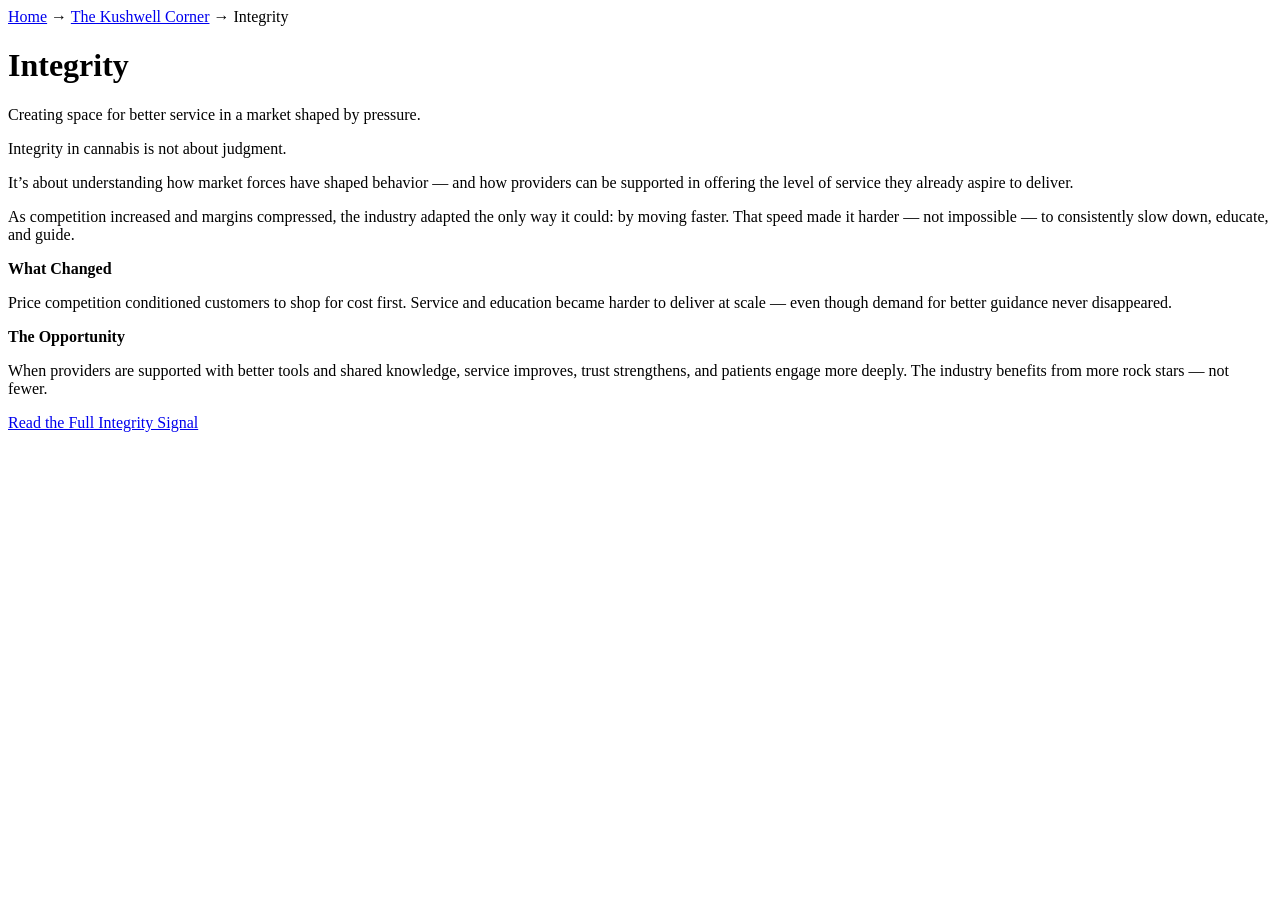
==== corner/integrity/index.html @ a0d4e1cb "ADD CORNERS" ====
<!doctype html>
<html lang="en">
<head>
  <meta charset="utf-8"/>
  <meta name="viewport" content="width=device-width,initial-scale=1"/>
  <title>Kushwell Corner — Integrity</title>
  <meta name="description"
        content="How margin pressure reshaped the cannabis marketplace — and how integrity, service, and guidance create opportunity for providers and patients alike."/>

  <!-- Use your existing global styles -->
  <link rel="stylesheet" href="/styles.css">
</head>

<body>
  <main class="container">

    <!-- Breadcrumbs -->
    <nav class="breadcrumb">
      <a href="/">Home</a> →
      <a href="/corner/">The Kushwell Corner</a> →
      Integrity
    </nav>

    <!-- Header -->
    <header class="corner-header">
      <h1>Integrity</h1>
      <p class="hero-sub">
        Creating space for better service in a market shaped by pressure.
      </p>
    </header>

    <!-- Intro -->
    <section class="corner-intro">
      <p class="lead">
        Integrity in cannabis is not about judgment.
      </p>

      <p class="lead">
        It’s about understanding how market forces have shaped behavior —
        and how providers can be supported in offering the level of service
        they already aspire to deliver.
      </p>

      <p class="lead">
        As competition increased and margins compressed, the industry adapted
        the only way it could: by moving faster.
        That speed made it harder — not impossible — to consistently slow down,
        educate, and guide.
      </p>
    </section>

    <!-- Summary Callouts -->
    <section class="corner-summary">
      <div class="callout">
        <strong>What Changed</strong>
        <p>
          Price competition conditioned customers to shop for cost first.
          Service and education became harder to deliver at scale —
          even though demand for better guidance never disappeared.
        </p>
      </div>

      <div class="callout">
        <strong>The Opportunity</strong>
        <p>
          When providers are supported with better tools and shared knowledge,
          service improves, trust strengthens, and patients engage more deeply.
          The industry benefits from more rock stars — not fewer.
        </p>
      </div>
    </section>

    <!-- CTA -->
    <section class="corner-cta">
      <a class="btn primary" href="/corner/integrity/full/">
        Read the Full Integrity Signal
      </a>
    </section>

  </main>
</body>
</html>
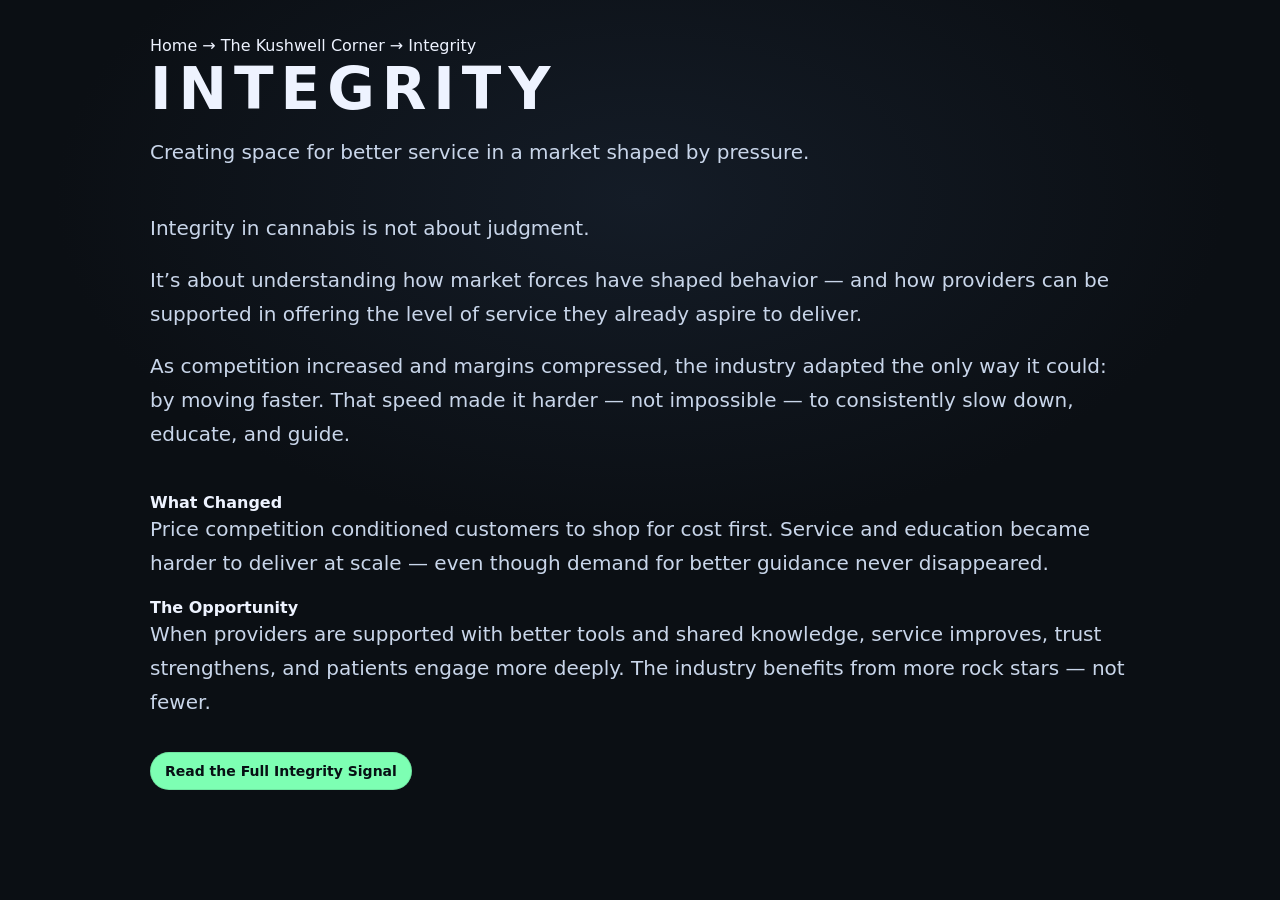
==== commit 1bd14ad2: "correcrttions to links" ====
--- a/corner/integrity/index.html
+++ b/corner/integrity/index.html
@@ -72,7 +72,7 @@
 
     <!-- CTA -->
     <section class="corner-cta">
-      <a class="btn primary" href="/corner/integrity/full/">
+      <a class="btn primary" href="/corner/integrity/full/index.html">
         Read the Full Integrity Signal
       </a>
     </section>
--- a/styles.css
+++ b/styles.css
@@ -0,0 +1,209 @@
+/* =========================================================
+   Kushwell Shared Stylesheet
+   Used by: Integrity, Security, Knowledge Corner pages
+   ========================================================= */
+
+/* ---------- CSS Variables ---------- */
+:root{
+  --bg:#0b0f14;
+  --panel: rgba(255,255,255,.06);
+  --panel2: rgba(255,255,255,.02);
+  --border: rgba(255,255,255,.12);
+
+  --fg:#eef3ff;
+  --muted:#a7b8d0;
+  --muted2:#8fa3bd;
+
+  --k:#6ad6ff;   /* Knowledge */
+  --s:#7dffb3;   /* Security */
+  --i:#ffd36a;   /* Integrity */
+
+  --radius:22px;
+  --shadow:0 24px 80px rgba(0,0,0,.50);
+
+  --h1: clamp(34px, 4.6vw, 58px);
+  --h2: clamp(24px, 3.3vw, 40px);
+  --h3: clamp(20px, 2.6vw, 28px);
+  --p:  clamp(16px, 2.0vw, 20px);
+  --small:14px;
+}
+
+/* ---------- Reset ---------- */
+*{ box-sizing:border-box; }
+html, body{ height:100%; }
+
+body{
+  margin:0;
+  background:
+    radial-gradient(900px 520px at 50% 22%, #141c27 0%, var(--bg) 65%),
+    radial-gradient(700px 420px at 18% 48%, rgba(106,214,255,.10) 0%, transparent 60%),
+    radial-gradient(700px 420px at 82% 52%, rgba(125,255,179,.08) 0%, transparent 60%);
+  color:var(--fg);
+  font-family: system-ui, -apple-system, Segoe UI, Roboto, Arial, sans-serif;
+  -webkit-font-smoothing: antialiased;
+  text-rendering: optimizeLegibility;
+}
+
+a{
+  color:inherit;
+  text-decoration:none;
+}
+a:hover{ text-decoration:underline; }
+
+/* ---------- Layout ---------- */
+.container{
+  width:min(980px, 92vw);
+  margin:0 auto;
+  padding:36px 0 90px;
+}
+
+/* ---------- Top Bar ---------- */
+.topbar{
+  display:flex;
+  align-items:center;
+  justify-content:space-between;
+  gap:18px;
+  padding:14px 18px;
+  border:1px solid var(--border);
+  border-radius:16px;
+  background:linear-gradient(180deg, var(--panel), var(--panel2));
+  box-shadow:0 14px 44px rgba(0,0,0,.35);
+  position:sticky;
+  top:14px;
+  backdrop-filter: blur(8px);
+  z-index:10;
+}
+
+.brand{
+  letter-spacing:.20em;
+  font-weight:800;
+  text-transform:uppercase;
+  font-size:18px;
+  white-space:nowrap;
+}
+
+.actions{
+  display:flex;
+  gap:10px;
+  flex-wrap:wrap;
+  justify-content:flex-end;
+}
+
+.pill{
+  padding:8px 12px;
+  border-radius:999px;
+  border:1px solid rgba(255,255,255,.18);
+  background: rgba(255,255,255,.05);
+  color: var(--muted);
+  font-size: var(--small);
+}
+
+.btn{
+  padding:10px 14px;
+  border-radius:999px;
+  font-weight:700;
+  border:1px solid rgba(255,255,255,.20);
+  background: rgba(255,255,255,.06);
+  font-size:14px;
+  cursor:pointer;
+}
+
+.btn.primary{
+  background:var(--s);
+  color:#071014;
+  border-color:rgba(0,0,0,.10);
+}
+
+/* ---------- Headings ---------- */
+h1{
+  margin:0 0 12px;
+  font-size:var(--h1);
+  letter-spacing:.12em;
+  text-transform:uppercase;
+}
+
+h2{
+  font-size:var(--h2);
+  margin:0 0 12px;
+}
+
+h3{
+  font-size:var(--h3);
+  margin:24px 0 10px;
+}
+
+/* ---------- Copy ---------- */
+.lead{
+  font-size:var(--p);
+  line-height:1.7;
+  color:#c9d6ea;
+  margin:0 0 18px;
+}
+
+p{
+  font-size:var(--p);
+  line-height:1.7;
+  color:#c9d6ea;
+  margin:0 0 18px;
+}
+
+ul{
+  padding-left:18px;
+  margin:12px 0 18px;
+}
+li{
+  margin-bottom:8px;
+  line-height:1.6;
+}
+
+/* ---------- Section Blocks ---------- */
+section{
+  margin-top:42px;
+}
+
+.divider{
+  height:1px;
+  background:rgba(255,255,255,.12);
+  margin:34px 0;
+}
+
+/* ---------- Corner Pillars ---------- */
+.corner-pillars{
+  display:flex;
+  gap:14px;
+  margin:18px 0 28px;
+  flex-wrap:wrap;
+}
+
+.pillar{
+  padding:12px 18px;
+  border-radius:999px;
+  border:1px solid rgba(255,255,255,.18);
+  font-weight:700;
+  letter-spacing:.08em;
+  text-transform:uppercase;
+  font-size:14px;
+}
+
+.pillar.k{ color:var(--k); border-color:rgba(106,214,255,.45); }
+.pillar.s{ color:var(--s); border-color:rgba(125,255,179,.45); }
+.pillar.i{ color:var(--i); border-color:rgba(255,211,106,.45); }
+
+/* ---------- Footer ---------- */
+footer{
+  padding-top:28px;
+  text-align:center;
+  color:var(--muted2);
+  font-size:14px;
+  line-height:1.65;
+}
+
+/* ---------- Responsive ---------- */
+@media (max-width:600px){
+  .topbar{
+    position:static;
+  }
+  .actions{
+    justify-content:center;
+  }
+}
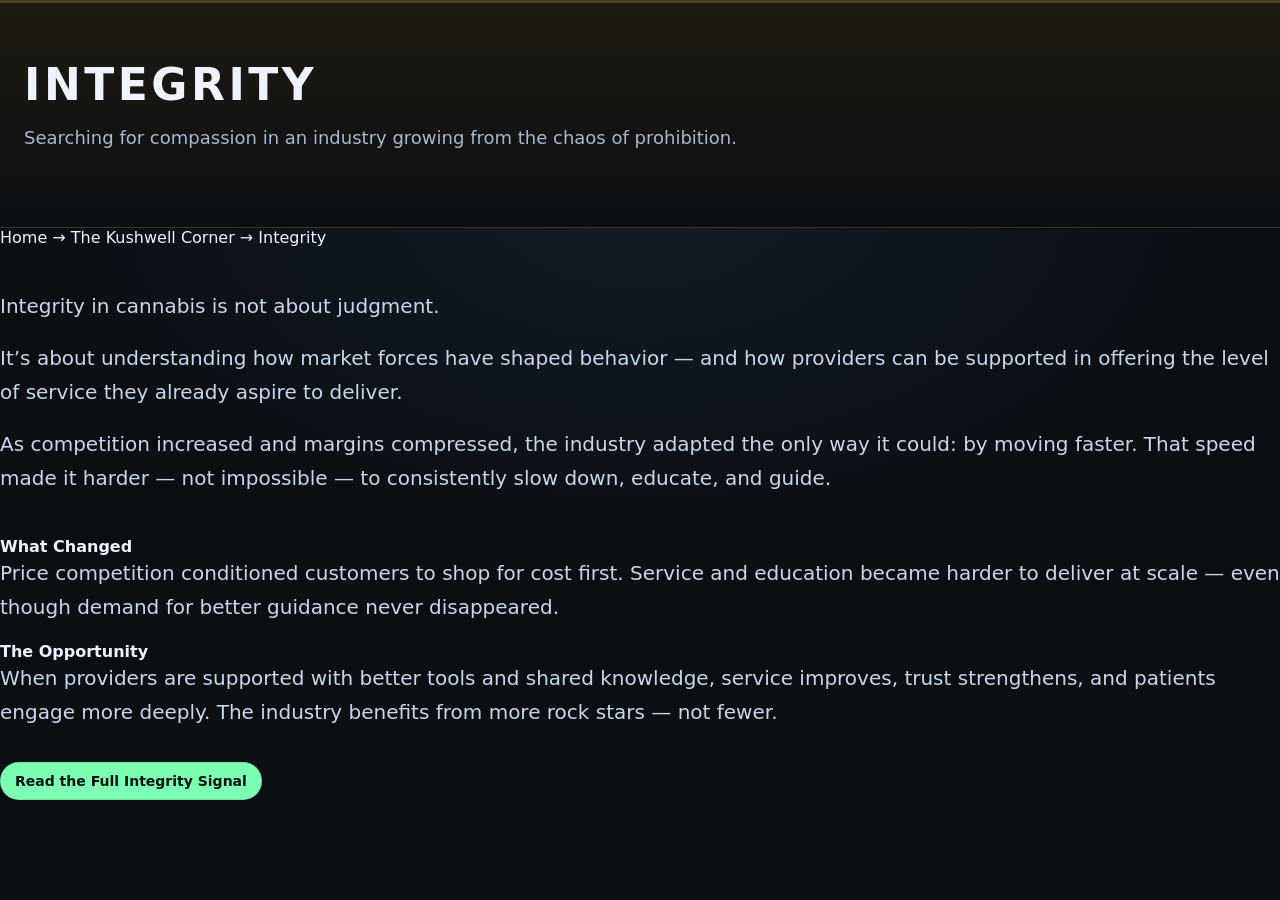
==== commit 088b87d0: "added color to corrner" ====
--- a/corner/integrity/index.html
+++ b/corner/integrity/index.html
@@ -6,28 +6,27 @@
   <title>Kushwell Corner — Integrity</title>
   <meta name="description"
         content="How margin pressure reshaped the cannabis marketplace — and how integrity, service, and guidance create opportunity for providers and patients alike."/>
-
   <!-- Use your existing global styles -->
   <link rel="stylesheet" href="/styles.css">
 </head>
 
 <body>
-  <main class="container">
+  <!-- Corner Page Header -->
+  <header class="corner-header integrity level-1">
+    <h1>Integrity</h1>
+    <p class="hero-sub">
+      Searching for compassion in an industry growing from  the  chaos of prohibition.
+    </p>
+  </header>
+
 
     <!-- Breadcrumbs -->
-    <nav class="breadcrumb">
+    <nav class="breadcrumb" aria-label="Breadcrumb">
       <a href="/">Home</a> →
       <a href="/corner/">The Kushwell Corner</a> →
-      Integrity
+      <span>Integrity</span>
     </nav>
 
-    <!-- Header -->
-    <header class="corner-header">
-      <h1>Integrity</h1>
-      <p class="hero-sub">
-        Creating space for better service in a market shaped by pressure.
-      </p>
-    </header>
 
     <!-- Intro -->
     <section class="corner-intro">
@@ -72,7 +71,7 @@
 
     <!-- CTA -->
     <section class="corner-cta">
-      <a class="btn primary" href="/corner/integrity/full/index.html">
+      <a class="btn primary" href="/corner/integrity/full/index.html" aria-label="Read the full Integrity article">
         Read the Full Integrity Signal
       </a>
     </section>
--- a/styles.css
+++ b/styles.css
@@ -91,7 +91,7 @@
 
 .pill{
   padding:8px 12px;
-  border-radius:999px;
+  border-radius:999px;Hey, Cortana. Hey, Cortana. Hey, Cortana. Hey, Cortana. Hey, Cortana. Hey, Cortana. Hey, Cortana. Hey, Cortana. Goddamnit. Hey, Cortana. Hey, Cortana. Hey, Cortana. 
   border:1px solid rgba(255,255,255,.18);
   background: rgba(255,255,255,.05);
   color: var(--muted);
@@ -207,3 +207,92 @@
     justify-content:center;
   }
 }
+
+/* ======================================================
+   KUSHWELL CORNER SYSTEM (GLOBAL – DO NOT DUPLICATE)
+   ====================================================== */
+:root {
+  /* Corner Canvas */
+  --kw-black: #0b0f14;
+
+  /* Knowledge */
+  --kw-knowledge-dark: #0e1a2a;
+  --kw-knowledge-mid:  #1f3b5a;
+  --kw-knowledge-light:#6ad6ff;
+
+  /* Security */
+  --kw-security-dark: #0f1f1a;
+  --kw-security-mid:  #1f4a3a;
+  --kw-security-light:#7dffb3;
+
+  /* Integrity */
+  --kw-integrity-dark: #1e1a10;
+  --kw-integrity-mid:  #4a3f1f;
+  --kw-integrity-light:#ffd36a;
+}
+
+.corner-header {
+  padding: 56px 24px;
+  border-bottom: 1px solid rgba(255,255,255,.12);
+  color: #eef3ff;
+}
+
+.corner-header h1 {
+  margin: 0;
+  font-size: clamp(28px, 4vw, 44px);
+  letter-spacing: .08em;
+  text-transform: uppercase;
+}
+
+.corner-header p {
+  max-width: 70ch;
+  margin-top: 14px;
+  font-size: 18px;
+  line-height: 1.6;
+  color: #a7b8d0;
+}
+
+.integrity.level-1 {
+  background: linear-gradient(180deg, var(--kw-integrity-dark), var(--kw-black));
+  border-top: 3px solid rgba(255,211,106,.25);
+}
+
+.integrity.level-2 {
+  background: linear-gradient(180deg, var(--kw-integrity-mid), var(--kw-integrity-dark));
+  border-top: 3px solid rgba(255,211,106,.45);
+}
+
+.integrity.level-3 {
+  background: linear-gradient(180deg, var(--kw-integrity-light), var(--kw-integrity-mid));
+  box-shadow: 0 0 48px rgba(255,211,106,.25);
+}
+
+.knowledge.level-1 {
+  background: linear-gradient(180deg, var(--kw-knowledge-dark), var(--kw-black));
+  border-top: 3px solid rgba(106,214,255,.25);
+}
+
+.knowledge.level-2 {
+  background: linear-gradient(180deg, var(--kw-knowledge-mid), var(--kw-knowledge-dark));
+  border-top: 3px solid rgba(106,214,255,.45);
+}
+
+.knowledge.level-3 {
+  background: linear-gradient(180deg, var(--kw-knowledge-light), var(--kw-knowledge-mid));
+  box-shadow: 0 0 48px rgba(106,214,255,.25);
+}
+
+.security.level-1 {
+  background: linear-gradient(180deg, var(--kw-security-dark), var(--kw-black));
+  border-top: 3px solid rgba(125,255,179,.25);
+}
+
+.security.level-2 {
+  background: linear-gradient(180deg, var(--kw-security-mid), var(--kw-security-dark));
+  border-top: 3px solid rgba(125,255,179,.45);
+}
+
+.security.level-3 {
+  background: linear-gradient(180deg, var(--kw-security-light), var(--kw-security-mid));
+  box-shadow: 0 0 48px rgba(125,255,179,.25);
+}
